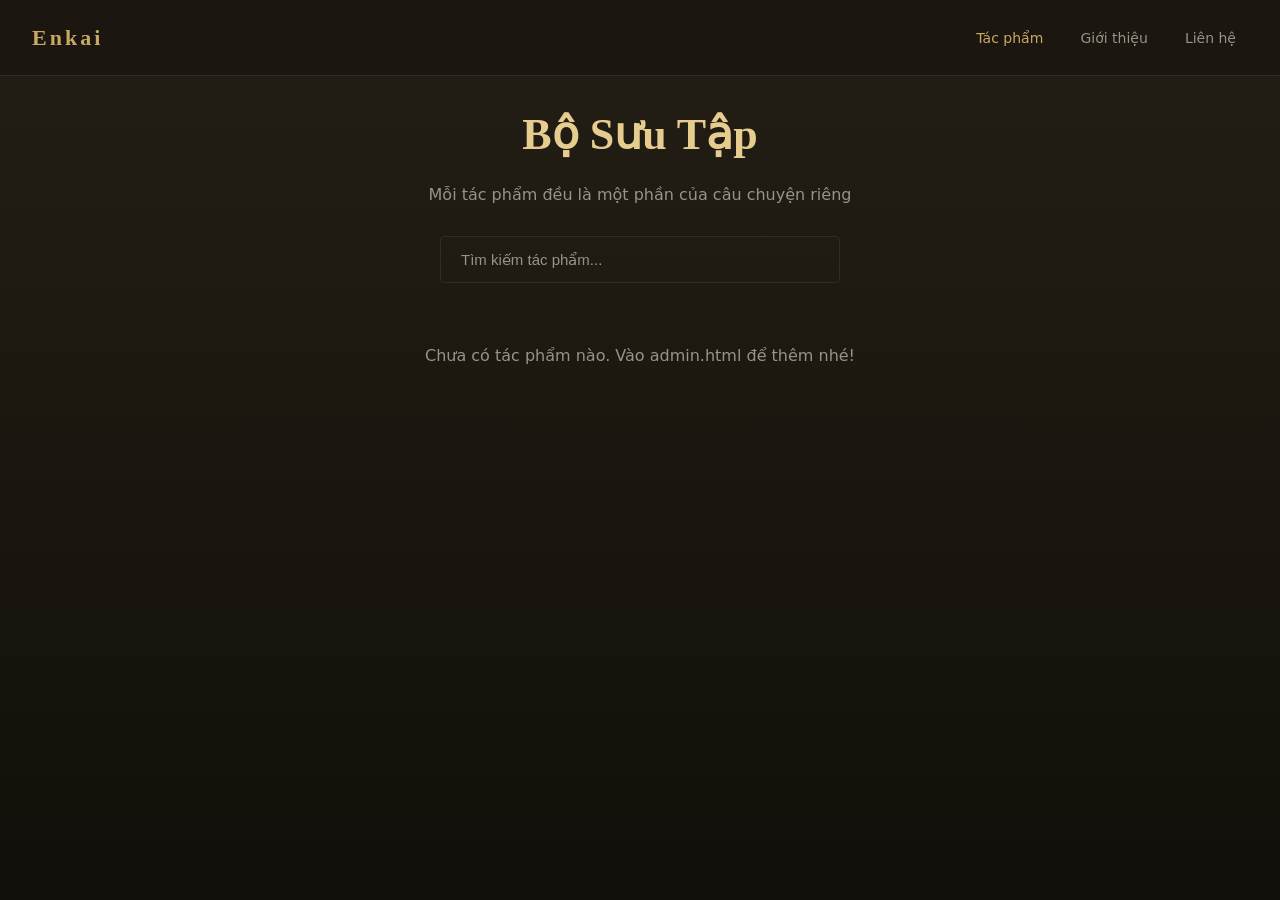
==== gallery.html @ a04db935 "Add initial gallery.html structure" ====
<!DOCTYPE html>
<html lang="vi">
<head>
    <meta charset="UTF-8">
    <meta name="viewport" content="width=device-width, initial-scale=1.0">
    <title>Bộ Sưu Tập — Enkai Art Agency</title>
    <link rel="stylesheet" href="style.css">
</head>
<body>
    <header class="site-header">
        <div class="logo"><a href="index.html" style="color:inherit;text-decoration:none">Enkai</a></div>
        <nav class="main-nav">
            <a href="gallery.html" class="active">Tác phẩm</a>
            <a href="#">Giới thiệu</a>
            <a href="#">Liên hệ</a>
        </nav>
    </header>

    <section class="gallery">
        <div class="section-head">
            <h2>Bộ Sưu Tập</h2>
            <p>Mỗi tác phẩm đều là một phần của câu chuyện riêng</p>
            <div class="search-wrap">
                <input type="text" class="search-box" placeholder="Tìm kiếm tác phẩm...">
            </div>
        </div>
        <div class="art-grid" id="artGrid"></div>
    </section>

    <script src="script.js"></script>
</body>
</html>
---- style.css ----
:root {
    --bg-dark: #1a1610;
    --bg-gradient-1: #241f15;
    --bg-gradient-2: #120f0a;
    --gold: #c8a962;
    --gold-light: #e6cd8f;
    --gold-dark: #9a7f44;
    --text-white: #f8f5ec;
    --text-gray: #999285;
    --border-soft: #332d20;
    --card-bg: #211d14;
    --shadow-lg: 0 20px 50px rgba(0,0,0,0.45);
    --serif: Georgia, 'Times New Roman', Times, serif;
    --sans: 'Segoe UI', system-ui, -apple-system, sans-serif;
}

* {
    margin: 0;
    padding: 0;
    box-sizing: border-box;
}

html {
    scroll-behavior: smooth;
}

body {
    font-family: var(--sans);
    color: var(--text-white);
    background: linear-gradient(180deg, var(--bg-gradient-1), var(--bg-gradient-2));
    line-height: 1.6;
    min-height: 100vh;
}

.site-header {
    position: fixed;
    top: 0;
    left: 0;
    width: 100%;
    padding: 20px 32px;
    display: flex;
    justify-content: space-between;
    align-items: center;
    background: rgba(26,22,16,0.85);
    backdrop-filter: blur(12px);
    z-index: 999;
    border-bottom: 1px solid var(--border-soft);
}

.logo {
    font-size: 22px;
    font-weight: 700;
    letter-spacing: 3px;
    color: var(--gold);
    font-family: var(--serif);
}

.main-nav a {
    color: var(--text-gray);
    text-decoration: none;
    font-size: 14px;
    margin-left: 8px;
    padding: 6px 12px;
    border-radius: 4px;
    transition: all .25s ease;
}
.main-nav a:hover,
.main-nav a.active {
    color: var(--gold);
}
.work-tab {
    width: 36px;
    height: 36px;
    display: inline-flex;
    align-items: center;
    justify-content: center;
    padding: 0;
    border-radius: 50%;
    border: 1px solid transparent;
}
.work-tab:hover,
.work-tab.active {
    border-color: var(--gold);
    color: var(--gold);
}

/* === TRANG INDEX === */
.gallery {
    padding: 100px 24px 120px;
    max-width: 1300px;
    margin: 0 auto;
}

.section-head {
    text-align: center;
    margin-bottom: 60px;
}
.section-head h2 {
    font-family: var(--serif);
    font-size: clamp(30px,5vw,44px);
    color: var(--gold-light);
    margin-bottom: 12px;
}
.section-head p {
    font-size: 16px;
    color: var(--text-gray);
    margin-bottom: 28px;
}

.search-wrap { display: flex; justify-content: center; }
.search-box {
    width: 100%;
    max-width: 400px;
    padding: 14px 20px;
    font-size: 15px;
    border: 1px solid var(--border-soft);
    border-radius: 4px;
    background: rgba(33,29,20,0.6);
    color: var(--text-white);
    outline: none;
}
.search-box::placeholder { color: var(--text-gray); }
.search-box:focus { border-color: var(--gold); }

.art-grid {
    display: grid;
    grid-template-columns: repeat(auto-fill, minmax(320px,1fr));
    gap: 36px 24px;
}

.art-card-link {
    text-decoration: none;
    color: inherit;
    display: block;
}

.art-card {
    background: var(--card-bg);
    border-radius: 8px;
    overflow: hidden;
    border: 1px solid var(--border-soft);
    transition: transform .4s ease, box-shadow .4s ease, border-color .4s;
}
.art-card:hover {
    transform: translateY(-8px);
    box-shadow: var(--shadow-lg);
    border-color: var(--gold-dark);
}

.art-media {
    width: 100%;
    aspect-ratio: 4/5;
    overflow: hidden;
    border-bottom: 1px dashed var(--border-soft);
}
.art-media img, .art-media video {
    width: 100%;
    height: 100%;
    object-fit: cover;
    display: block;
    transition: transform .6s ease;
}
.art-card:hover img, .art-card:hover video { transform: scale(1.05); }

.art-info {
    padding: 20px 22px;
}
.art-info h3 {
    font-family: var(--serif);
    font-size: 19px;
    color: var(--gold-light);
    margin-bottom: 6px;
    font-weight: 500;
}
.art-tag {
    font-size: 13px;
    color: var(--gold);
    opacity: 0.75;
    text-transform: uppercase;
    letter-spacing: 1px;
}

/* === TRANG WORKS === */
.work-detail {
    max-width: 900px;
    margin: 120px auto 100px;
    padding: 0 24px;
}

.work-single {
    display: none;
    animation: fadeIn .3s ease;
}
.work-single.active { display: block; }

@keyframes fadeIn {
    from { opacity: 0; transform: translateY(8px); }
    to   { opacity: 1; transform: translateY(0); }
}

.work-image-wrap {
    width: 100%;
    border-radius: 8px;
    overflow: hidden;
    border: 1px dashed var(--border-soft);
    margin-bottom: 32px;
}
.work-detail-img {
    width: 100%;
    display: block;
    object-fit: cover;
}

.work-author {
    font-size: 13px;
    text-transform: uppercase;
    letter-spacing: 1.5px;
    color: var(--text-gray);
    margin-bottom: 10px;
}

.work-single h1 {
    font-family: var(--serif);
    font-size: clamp(28px,5vw,48px);
    color: var(--gold-light);
    line-height: 1.2;
    margin-bottom: 12px;
}

.work-date {
    font-size: 14px;
    color: var(--text-gray);
    padding-bottom: 28px;
    border-bottom: 1px solid var(--border-soft);
    margin-bottom: 32px;
    display: block;
}

.work-body {
    font-family: var(--serif);
    font-size: 18px;
    line-height: 1.8;
    color: var(--text-white);
    margin-bottom: 36px;
}

.inquire-btn {
    display: inline-flex;
    align-items: center;
    padding: 12px 28px;
    border: 1px solid var(--gold);
    border-radius: 4px;
    background: transparent;
    color: var(--gold);
    font-size: 14px;
    text-transform: uppercase;
    letter-spacing: 1.2px;
    text-decoration: none;
    transition: all .25s ease;
    margin-bottom: 30px;
}
.inquire-btn::after { content: '→'; margin-left: 10px; }
.inquire-btn:hover {
    background: var(--gold);
    color: var(--bg-dark);
}

.copy-link-box {
    display: flex;
    gap: 10px;
    padding-top: 20px;
    border-top: 1px solid var(--border-soft);
}
.link-input {
    flex: 1;
    padding: 12px 16px;
    font-size: 15px;
    border: 1px solid var(--border-soft);
    border-radius: 4px;
    background: rgba(0,0,0,0.25);
    color: var(--text-white);
}
.copy-btn {
    padding: 12px 24px;
    background: var(--gold);
    color: var(--bg-dark);
    font-weight: 500;
    border: none;
    border-radius: 4px;
    cursor: pointer;
    font-size: 15px;
    transition: filter .25s;
}
.copy-btn:hover { filter: brightness(1.1); }
.copy-btn.copied { background: #4a9d6a; color:#fff; }

/* === TRANG ADMIN === */
.admin-page {
    background: linear-gradient(180deg, #1f1b13, #15120c);
}
.admin-panel {
    padding: 100px 24px 120px;
    max-width: 800px;
    margin: 0 auto;
}
.admin-container h1 {
    font-family: var(--serif);
    font-size: clamp(26px,5vw,40px);
    color: var(--gold-light);
    margin-bottom: 32px;
    text-align: center;
}
.admin-form-box, .admin-list-box {
    background: var(--card-bg);
    border: 1px solid var(--border-soft);
    border-radius: 8px;
    padding: 28px 24px;
    margin-bottom: 36px;
}
.admin-form-box h2, .admin-list-box h2 {
    font-size: 20px;
    color: var(--gold);
    margin-bottom: 20px;
}
.admin-form-box label {
    display: block;
    color: var(--text-white);
    font-size: 14px;
    text-transform: uppercase;
    letter-spacing: 0.8px;
    margin: 16px 0 6px;
}
.admin-form-box input,
.admin-form-box select,
.admin-form-box textarea {
    width: 100%;
    padding: 12px 16px;
    font-size: 15px;
    border: 1px solid var(--border-soft);
    border-radius: 4px;
    background: rgba(0,0,0,0.25);
    color: var(--text-white);
    outline: none;
    font-family: inherit;
}
.admin-form-box input:focus,
.admin-form-box select:focus,
.admin-form-box textarea:focus {
    border-color: var(--gold);
}
.form-buttons {
    display: flex;
    gap: 12px;
    margin-top: 24px;
}
.btn {
    flex: 1;
    padding: 12px 20px;
    border: none;
    border-radius: 4px;
    font-size: 15px;
    font-weight: 600;
    text-transform: uppercase;
    letter-spacing: 1px;
    cursor: pointer;
    transition: all .25s;
}
.btn.gold {
    background: linear-gradient(135deg, var(--gold), var(--gold-dark));
    color: var(--bg-dark);
}
.btn.gray {
    background: #332d20;
    color: var(--text-gray);
}
.btn:hover { filter: brightness(1.1); }

.admin-list { display: flex; flex-direction: column; gap: 16px; }
.empty-txt { color: var(--text-gray); font-style: italic; text-align:center; padding:20px; }
.admin-work-item {
    display: flex;
    align-items: center;
    justify-content: space-between;
    background: rgba(0,0,0,0.2);
    border: 1px solid var(--border-soft);
    border-radius: 6px;
    padding: 14px 18px;
    gap:12px;
    flex-wrap: wrap;
}
.admin-work-info { flex:1; min-width:200px; }
.admin-work-info h4 { color: var(--gold-light); font-size:16px; margin-bottom:4px; }
.admin-work-info p { color: var(--text-gray); font-size:13px; }
.admin-work-actions { display:flex; gap:8px; }
.small-btn {
    padding: 8px 14px;
    font-size:13px;
    border-radius:4px;
    border:none;
    cursor:pointer;
    text-decoration:none;
    text-transform:uppercase;
    letter-spacing:0.5px;
}
.small-btn.edit { background:#2f5c91; color:#e6f0ff; }
.small-btn.del { background:#8b2f2f; color:#ffe6e6; }

@media (max-width:768px) {
    .site-header { padding: 16px 20px; }
    .logo { font-size: 18px; }
    .art-grid { grid-template-columns:1fr; gap:28px; }
    .copy-link-box, .admin-work-item { flex-direction:column; align-items:flex-start; }
    .form-buttons { flex-direction:column; }
    }
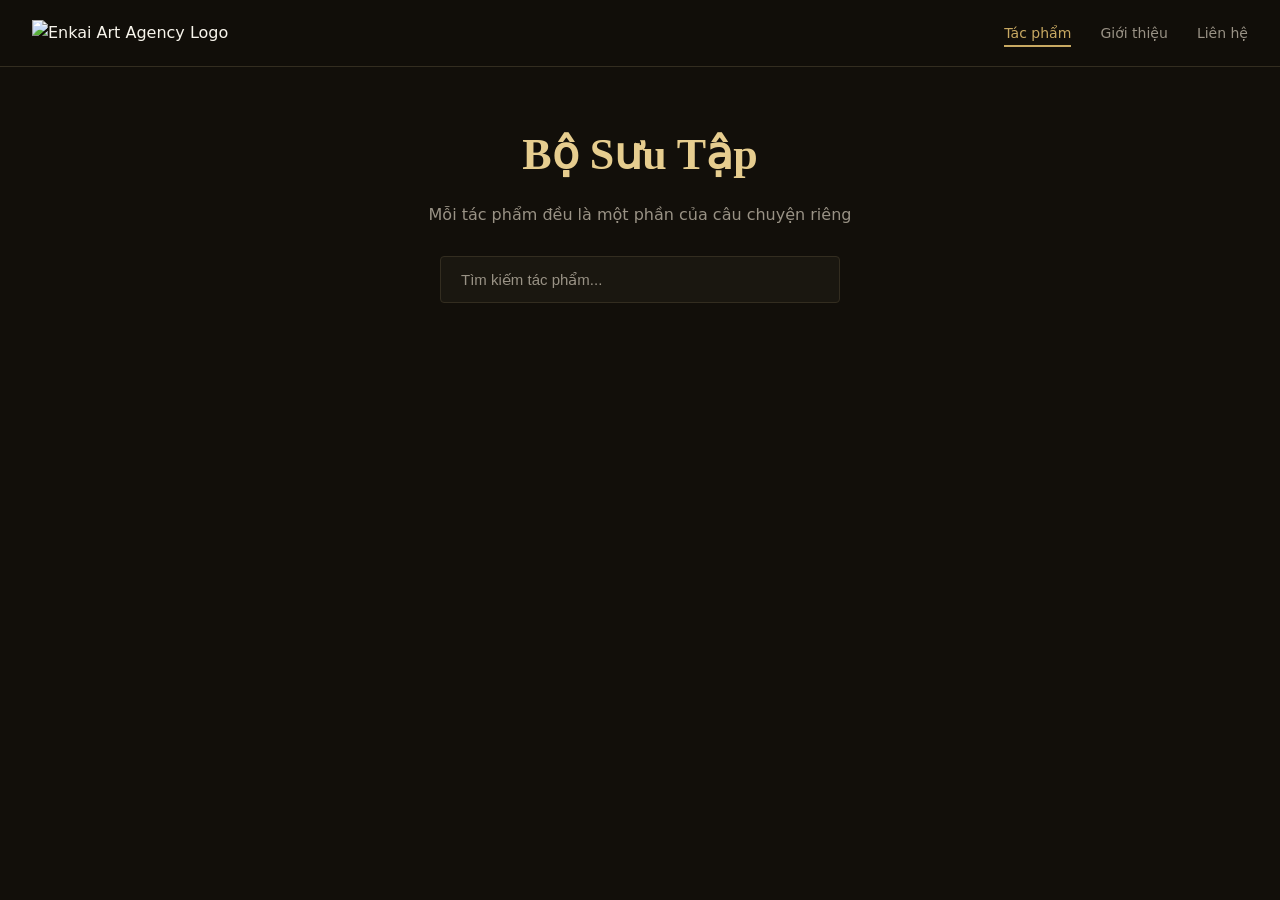
==== commit 0b4095ab: "Update gallery.html" ====
--- a/gallery.html
+++ b/gallery.html
@@ -4,15 +4,18 @@
     <meta charset="UTF-8">
     <meta name="viewport" content="width=device-width, initial-scale=1.0">
     <title>Bộ Sưu Tập — Enkai Art Agency</title>
+    <link rel="icon" type="image/png" href="logo.png">
     <link rel="stylesheet" href="style.css">
 </head>
 <body>
     <header class="site-header">
-        <div class="logo"><a href="index.html" style="color:inherit;text-decoration:none">Enkai</a></div>
+        <a href="index.html" class="logo-link">
+            <img src="logo.png" alt="Enkai Art Agency Logo" class="logo-img">
+        </a>
         <nav class="main-nav">
             <a href="gallery.html" class="active">Tác phẩm</a>
-            <a href="#">Giới thiệu</a>
-            <a href="#">Liên hệ</a>
+            <a href="index.html#about">Giới thiệu</a>
+            <a href="index.html#contact">Liên hệ</a>
         </nav>
     </header>
 
@@ -30,4 +33,3 @@
     <script src="script.js"></script>
 </body>
 </html>
-
--- a/style.css
+++ b/style.css
@@ -1,7 +1,6 @@
 :root {
-    --bg-dark: #1a1610;
-    --bg-gradient-1: #241f15;
-    --bg-gradient-2: #120f0a;
+    --bg-dark: #120f0a;
+    --bg-hero: #1a1610;
     --gold: #c8a962;
     --gold-light: #e6cd8f;
     --gold-dark: #9a7f44;
@@ -9,7 +8,6 @@
     --text-gray: #999285;
     --border-soft: #332d20;
     --card-bg: #211d14;
-    --shadow-lg: 0 20px 50px rgba(0,0,0,0.45);
     --serif: Georgia, 'Times New Roman', Times, serif;
     --sans: 'Segoe UI', system-ui, -apple-system, sans-serif;
 }
@@ -27,11 +25,17 @@
 body {
     font-family: var(--sans);
     color: var(--text-white);
-    background: linear-gradient(180deg, var(--bg-gradient-1), var(--bg-gradient-2));
+    background: var(--bg-dark);
     line-height: 1.6;
     min-height: 100vh;
 }
 
+a {
+    text-decoration: none;
+    color: inherit;
+}
+
+/* === HEADER === */
 .site-header {
     position: fixed;
     top: 0;
@@ -41,7 +45,7 @@
     display: flex;
     justify-content: space-between;
     align-items: center;
-    background: rgba(26,22,16,0.85);
+    background: rgba(18,15,10,0.85);
     backdrop-filter: blur(12px);
     z-index: 999;
     border-bottom: 1px solid var(--border-soft);
@@ -57,40 +61,87 @@
 
 .main-nav a {
     color: var(--text-gray);
-    text-decoration: none;
-    font-size: 14px;
-    margin-left: 8px;
-    padding: 6px 12px;
-    border-radius: 4px;
-    transition: all .25s ease;
+    font-size: 14px;
+    margin-left: 24px;
+    padding: 6px 0;
+    transition: color .25s;
+    position: relative;
 }
 .main-nav a:hover,
 .main-nav a.active {
     color: var(--gold);
 }
-.work-tab {
-    width: 36px;
-    height: 36px;
-    display: inline-flex;
+.main-nav a.active::after {
+    content: '';
+    position: absolute;
+    bottom: 0;
+    left: 0;
+    width: 100%;
+    height: 2px;
+    background: var(--gold);
+}
+
+/* === TRANG CHỦ / HERO === */
+.home-page {
+    background: linear-gradient(135deg, var(--bg-dark), var(--bg-hero));
+}
+.hero {
+    min-height: 100vh;
+    display: flex;
     align-items: center;
     justify-content: center;
-    padding: 0;
-    border-radius: 50%;
-    border: 1px solid transparent;
-}
-.work-tab:hover,
-.work-tab.active {
-    border-color: var(--gold);
-    color: var(--gold);
-}
-
-/* === TRANG INDEX === */
+    text-align: center;
+    padding: 100px 24px 60px;
+}
+.hero-inner {
+    max-width: 720px;
+}
+.hero-subtitle {
+    font-size: 13px;
+    letter-spacing: 3px;
+    text-transform: uppercase;
+    color: var(--gold);
+    margin-bottom: 16px;
+    opacity: 0.8;
+}
+.hero-title {
+    font-family: var(--serif);
+    font-size: clamp(42px,10vw,72px);
+    color: var(--gold-light);
+    line-height: 1.2;
+    margin-bottom: 16px;
+}
+.hero-desc {
+    font-size: 16px;
+    color: var(--text-gray);
+    margin-bottom: 40px;
+    max-width: 540px;
+    margin-left: auto;
+    margin-right: auto;
+}
+.hero-btn {
+    display: inline-block;
+    padding: 14px 36px;
+    background: linear-gradient(135deg, var(--gold), var(--gold-dark));
+    color: var(--bg-dark);
+    border-radius: 4px;
+    font-weight: 600;
+    font-size: 15px;
+    letter-spacing: 1px;
+    text-transform: uppercase;
+    transition: transform .25s, box-shadow .25s;
+}
+.hero-btn:hover {
+    transform: translateY(-2px);
+    box-shadow: 0 8px 24px rgba(200,169,98,0.25);
+}
+
+/* === TRANG DANH SÁCH TÁC PHẨM === */
 .gallery {
-    padding: 100px 24px 120px;
+    padding: 120px 24px 100px;
     max-width: 1300px;
     margin: 0 auto;
 }
-
 .section-head {
     text-align: center;
     margin-bottom: 60px;
@@ -106,8 +157,10 @@
     color: var(--text-gray);
     margin-bottom: 28px;
 }
-
-.search-wrap { display: flex; justify-content: center; }
+.search-wrap {
+    display: flex;
+    justify-content: center;
+}
 .search-box {
     width: 100%;
     max-width: 400px;
@@ -127,31 +180,23 @@
     grid-template-columns: repeat(auto-fill, minmax(320px,1fr));
     gap: 36px 24px;
 }
-
-.art-card-link {
-    text-decoration: none;
-    color: inherit;
-    display: block;
-}
-
 .art-card {
     background: var(--card-bg);
     border-radius: 8px;
     overflow: hidden;
     border: 1px solid var(--border-soft);
     transition: transform .4s ease, box-shadow .4s ease, border-color .4s;
+    cursor: pointer;
 }
 .art-card:hover {
     transform: translateY(-8px);
-    box-shadow: var(--shadow-lg);
+    box-shadow: 0 20px 50px rgba(0,0,0,0.45);
     border-color: var(--gold-dark);
 }
-
 .art-media {
     width: 100%;
     aspect-ratio: 4/5;
     overflow: hidden;
-    border-bottom: 1px dashed var(--border-soft);
 }
 .art-media img, .art-media video {
     width: 100%;
@@ -161,7 +206,6 @@
     transition: transform .6s ease;
 }
 .art-card:hover img, .art-card:hover video { transform: scale(1.05); }
-
 .art-info {
     padding: 20px 22px;
 }
@@ -180,37 +224,30 @@
     letter-spacing: 1px;
 }
 
-/* === TRANG WORKS === */
+/* === TRANG CHI TIẾT TÁC PHẨM === */
 .work-detail {
     max-width: 900px;
     margin: 120px auto 100px;
     padding: 0 24px;
 }
-
 .work-single {
-    display: none;
     animation: fadeIn .3s ease;
 }
-.work-single.active { display: block; }
-
 @keyframes fadeIn {
-    from { opacity: 0; transform: translateY(8px); }
-    to   { opacity: 1; transform: translateY(0); }
-}
-
+    from { opacity:0; transform: translateY(8px); }
+    to { opacity:1; transform: translateY(0); }
+}
 .work-image-wrap {
     width: 100%;
     border-radius: 8px;
     overflow: hidden;
-    border: 1px dashed var(--border-soft);
+    border: 1px solid var(--border-soft);
     margin-bottom: 32px;
 }
 .work-detail-img {
     width: 100%;
     display: block;
-    object-fit: cover;
-}
-
+}
 .work-author {
     font-size: 13px;
     text-transform: uppercase;
@@ -218,7 +255,6 @@
     color: var(--text-gray);
     margin-bottom: 10px;
 }
-
 .work-single h1 {
     font-family: var(--serif);
     font-size: clamp(28px,5vw,48px);
@@ -226,7 +262,6 @@
     line-height: 1.2;
     margin-bottom: 12px;
 }
-
 .work-date {
     font-size: 14px;
     color: var(--text-gray);
@@ -235,7 +270,6 @@
     margin-bottom: 32px;
     display: block;
 }
-
 .work-body {
     font-family: var(--serif);
     font-size: 18px;
@@ -243,7 +277,6 @@
     color: var(--text-white);
     margin-bottom: 36px;
 }
-
 .inquire-btn {
     display: inline-flex;
     align-items: center;
@@ -265,150 +298,163 @@
     color: var(--bg-dark);
 }
 
-.copy-link-box {
-    display: flex;
-    gap: 10px;
-    padding-top: 20px;
-    border-top: 1px solid var(--border-soft);
-}
-.link-input {
-    flex: 1;
-    padding: 12px 16px;
-    font-size: 15px;
-    border: 1px solid var(--border-soft);
+/* === RESPONSIVE === */
+@media (max-width:768px) {
+    .site-header { padding: 16px 20px; }
+    .main-nav a { margin-left: 16px; font-size:13px; }
+    .logo { font-size: 18px; }
+    .art-grid { grid-template-columns:1fr; gap:28px; }
+}
+/* ===== PHẦN MỚI THÊM VÀO TRANG CHỦ ===== */
+.container {
+    max-width: 1200px;
+    margin: 0 auto;
+    padding: 0 24px;
+}
+
+/* === Tác phẩm trưng bày === */
+.featured-works {
+    padding: 100px 0 80px;
+    background: linear-gradient(180deg, transparent, rgba(33,29,20,0.3));
+}
+.section-heading {
+    text-align: center;
+    margin-bottom: 50px;
+}
+.section-heading h2 {
+    font-family: var(--serif);
+    font-size: clamp(28px,5vw,42px);
+    color: var(--gold-light);
+    margin-bottom: 10px;
+}
+.section-heading p {
+    color: var(--text-gray);
+    font-size: 16px;
+}
+.featured-grid {
+    display: grid;
+    grid-template-columns: repeat(3, 1fr);
+    gap: 28px;
+}
+@media (max-width:900px) {
+    .featured-grid { grid-template-columns: repeat(2,1fr); }
+}
+@media (max-width:600px) {
+    .featured-grid { grid-template-columns: 1fr; }
+}
+.featured-grid .art-card {
+    transition: transform .35s ease, box-shadow .35s ease;
+}
+.view-all-wrap {
+    text-align: center;
+    margin-top: 48px;
+}
+.view-all-btn {
+    display: inline-block;
+    padding: 12px 32px;
+    border: 1px solid var(--gold);
+    color: var(--gold);
     border-radius: 4px;
-    background: rgba(0,0,0,0.25);
-    color: var(--text-white);
-}
-.copy-btn {
-    padding: 12px 24px;
+    font-weight: 500;
+    letter-spacing: 1px;
+    text-transform: uppercase;
+    font-size: 14px;
+    transition: all .25s;
+}
+.view-all-btn:hover {
     background: var(--gold);
     color: var(--bg-dark);
-    font-weight: 500;
-    border: none;
-    border-radius: 4px;
-    cursor: pointer;
+}
+
+/* === Chủ sở hữu & Ý tưởng === */
+.info-section {
+    padding: 80px 0 100px;
+    border-top: 1px solid var(--border-soft);
+}
+.info-grid {
+    display: grid;
+    grid-template-columns: 1fr 1fr;
+    gap: 48px;
+}
+@media (max-width:820px) {
+    .info-grid { grid-template-columns: 1fr; }
+}
+.owner-box h3, .idea-box h3 {
+    font-family: var(--serif);
+    font-size: 26px;
+    color: var(--gold-light);
+    margin-bottom: 24px;
+    padding-bottom: 12px;
+    border-bottom: 1px solid var(--border-soft);
+}
+.owner-name {
+    font-size: 22px;
+    font-weight: 600;
+    color: var(--text-white);
+    margin-bottom: 6px;
+}
+.owner-role {
+    color: var(--text-gray);
     font-size: 15px;
-    transition: filter .25s;
-}
-.copy-btn:hover { filter: brightness(1.1); }
-.copy-btn.copied { background: #4a9d6a; color:#fff; }
-
-/* === TRANG ADMIN === */
-.admin-page {
-    background: linear-gradient(180deg, #1f1b13, #15120c);
-}
-.admin-panel {
-    padding: 100px 24px 120px;
-    max-width: 800px;
-    margin: 0 auto;
-}
-.admin-container h1 {
-    font-family: var(--serif);
-    font-size: clamp(26px,5vw,40px);
-    color: var(--gold-light);
-    margin-bottom: 32px;
-    text-align: center;
-}
-.admin-form-box, .admin-list-box {
-    background: var(--card-bg);
+    margin-bottom: 28px;
+}
+.copyright-box {
+    background: rgba(33,29,20,0.5);
     border: 1px solid var(--border-soft);
     border-radius: 8px;
-    padding: 28px 24px;
-    margin-bottom: 36px;
-}
-.admin-form-box h2, .admin-list-box h2 {
-    font-size: 20px;
-    color: var(--gold);
-    margin-bottom: 20px;
-}
-.admin-form-box label {
-    display: block;
-    color: var(--text-white);
-    font-size: 14px;
-    text-transform: uppercase;
-    letter-spacing: 0.8px;
-    margin: 16px 0 6px;
-}
-.admin-form-box input,
-.admin-form-box select,
-.admin-form-box textarea {
-    width: 100%;
-    padding: 12px 16px;
+    padding: 24px;
+}
+.copyright-box h4 {
+    color: var(--gold);
+    font-size: 17px;
+    margin-bottom: 14px;
+}
+.copyright-box p {
+    color: var(--text-gray);
     font-size: 15px;
-    border: 1px solid var(--border-soft);
-    border-radius: 4px;
-    background: rgba(0,0,0,0.25);
-    color: var(--text-white);
-    outline: none;
-    font-family: inherit;
-}
-.admin-form-box input:focus,
-.admin-form-box select:focus,
-.admin-form-box textarea:focus {
-    border-color: var(--gold);
-}
-.form-buttons {
-    display: flex;
-    gap: 12px;
-    margin-top: 24px;
-}
-.btn {
-    flex: 1;
-    padding: 12px 20px;
-    border: none;
-    border-radius: 4px;
-    font-size: 15px;
-    font-weight: 600;
-    text-transform: uppercase;
-    letter-spacing: 1px;
-    cursor: pointer;
-    transition: all .25s;
-}
-.btn.gold {
-    background: linear-gradient(135deg, var(--gold), var(--gold-dark));
-    color: var(--bg-dark);
-}
-.btn.gray {
-    background: #332d20;
-    color: var(--text-gray);
-}
-.btn:hover { filter: brightness(1.1); }
-
-.admin-list { display: flex; flex-direction: column; gap: 16px; }
-.empty-txt { color: var(--text-gray); font-style: italic; text-align:center; padding:20px; }
-.admin-work-item {
-    display: flex;
-    align-items: center;
-    justify-content: space-between;
-    background: rgba(0,0,0,0.2);
-    border: 1px solid var(--border-soft);
-    border-radius: 6px;
-    padding: 14px 18px;
-    gap:12px;
-    flex-wrap: wrap;
-}
-.admin-work-info { flex:1; min-width:200px; }
-.admin-work-info h4 { color: var(--gold-light); font-size:16px; margin-bottom:4px; }
-.admin-work-info p { color: var(--text-gray); font-size:13px; }
-.admin-work-actions { display:flex; gap:8px; }
-.small-btn {
-    padding: 8px 14px;
-    font-size:13px;
-    border-radius:4px;
-    border:none;
-    cursor:pointer;
-    text-decoration:none;
-    text-transform:uppercase;
-    letter-spacing:0.5px;
-}
-.small-btn.edit { background:#2f5c91; color:#e6f0ff; }
-.small-btn.del { background:#8b2f2f; color:#ffe6e6; }
-
-@media (max-width:768px) {
-    .site-header { padding: 16px 20px; }
-    .logo { font-size: 18px; }
-    .art-grid { grid-template-columns:1fr; gap:28px; }
-    .copy-link-box, .admin-work-item { flex-direction:column; align-items:flex-start; }
-    .form-buttons { flex-direction:column; }
-    }
+    line-height: 1.7;
+    margin-bottom: 10px;
+}
+.copyright-text {
+    margin-top: 12px;
+    padding-top: 12px;
+    border-top: 1px dashed var(--border-soft);
+    color: var(--gold) !important;
+    font-size: 14px;
+}
+.idea-box p {
+    color: var(--text-gray);
+    font-size: 16px;
+    line-height: 1.8;
+    margin-bottom: 16px;
+}
+.idea-box strong {
+    color: var(--gold-light);
+}
+
+/* === Footer === */
+.site-footer {
+    background: #0f0c08;
+    border-top: 1px solid var(--border-soft);
+    padding: 40px 0;
+    text-align: center;
+    color: var(--text-gray);
+    font-size: 14px;
+}
+.footer-logo {
+    font-family: var(--serif);
+    font-size: 22px;
+    color: var(--gold);
+    margin-bottom: 10px;
+}
+.site-footer a {
+    color: var(--gold);
+    text-decoration: none;
+}
+.site-footer a:hover {
+    text-decoration: underline;
+}
+.footer-note {
+    margin-top: 8px;
+    font-size: 13px;
+}
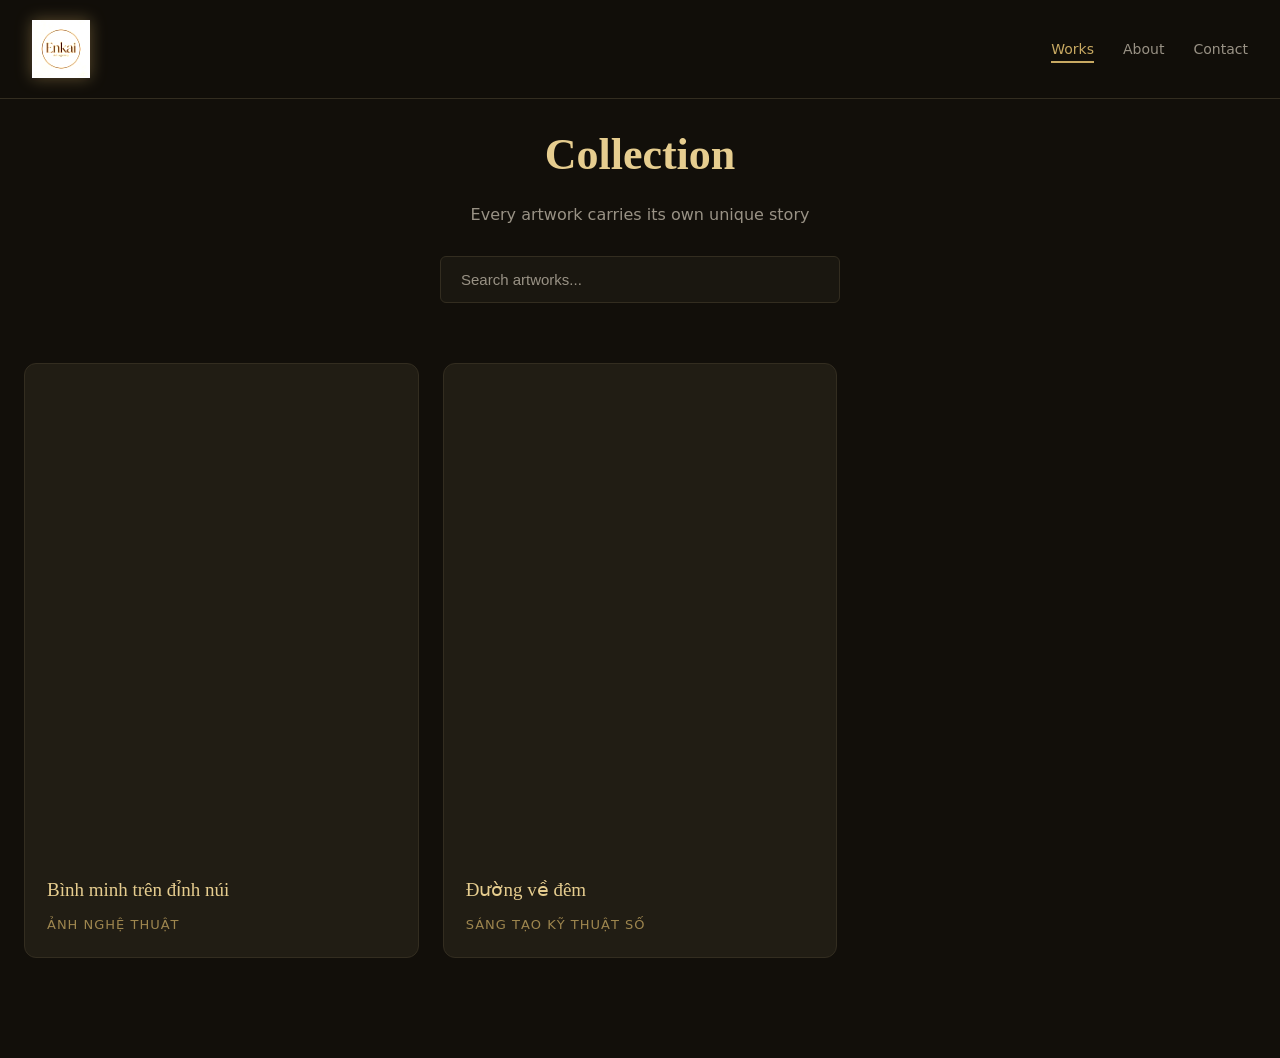
==== commit 7f26b8c3: "Update gallery.html" ====
--- a/gallery.html
+++ b/gallery.html
@@ -1,9 +1,9 @@
 <!DOCTYPE html>
-<html lang="vi">
+<html lang="en">
 <head>
     <meta charset="UTF-8">
     <meta name="viewport" content="width=device-width, initial-scale=1.0">
-    <title>Bộ Sưu Tập — Enkai Art Agency</title>
+    <title>Gallery — Enkai Art Agency</title>
     <link rel="icon" type="image/png" href="logo.png">
     <link rel="stylesheet" href="style.css">
 </head>
@@ -13,18 +13,18 @@
             <img src="logo.png" alt="Enkai Art Agency Logo" class="logo-img">
         </a>
         <nav class="main-nav">
-            <a href="gallery.html" class="active">Tác phẩm</a>
-            <a href="index.html#about">Giới thiệu</a>
-            <a href="index.html#contact">Liên hệ</a>
+            <a href="gallery.html" class="active">Works</a>
+            <a href="index.html#about">About</a>
+            <a href="index.html#contact">Contact</a>
         </nav>
     </header>
 
     <section class="gallery">
         <div class="section-head">
-            <h2>Bộ Sưu Tập</h2>
-            <p>Mỗi tác phẩm đều là một phần của câu chuyện riêng</p>
+            <h2>Collection</h2>
+            <p>Every artwork carries its own unique story</p>
             <div class="search-wrap">
-                <input type="text" class="search-box" placeholder="Tìm kiếm tác phẩm...">
+                <input type="text" class="search-box" placeholder="Search artworks...">
             </div>
         </div>
         <div class="art-grid" id="artGrid"></div>
--- a/style.css
+++ b/style.css
@@ -12,449 +12,248 @@
     --sans: 'Segoe UI', system-ui, -apple-system, sans-serif;
 }
 
-* {
-    margin: 0;
-    padding: 0;
-    box-sizing: border-box;
-}
-
-html {
-    scroll-behavior: smooth;
-}
-
+* {margin:0;padding:0;box-sizing:border-box;}
+html {scroll-behavior:smooth;}
 body {
-    font-family: var(--sans);
-    color: var(--text-white);
-    background: var(--bg-dark);
-    line-height: 1.6;
-    min-height: 100vh;
-}
-
-a {
-    text-decoration: none;
-    color: inherit;
-}
+    font-family:var(--sans);color:var(--text-white);
+    background:var(--bg-dark);line-height:1.6;min-height:100vh;
+}
+a {text-decoration:none;color:inherit;}
 
 /* === HEADER === */
 .site-header {
-    position: fixed;
-    top: 0;
-    left: 0;
-    width: 100%;
-    padding: 20px 32px;
-    display: flex;
-    justify-content: space-between;
-    align-items: center;
-    background: rgba(18,15,10,0.85);
-    backdrop-filter: blur(12px);
-    z-index: 999;
-    border-bottom: 1px solid var(--border-soft);
-}
-
-.logo {
-    font-size: 22px;
-    font-weight: 700;
-    letter-spacing: 3px;
-    color: var(--gold);
-    font-family: var(--serif);
+    position:fixed;top:0;left:0;width:100%;
+    padding:20px 32px;display:flex;justify-content:space-between;align-items:center;
+    background:rgba(18,15,10,0.85);backdrop-filter:blur(12px);z-index:999;
+    border-bottom:1px solid var(--border-soft);
+}
+
+/* === LOGO ẢNH — ĐÃ LÀM NÉT ĐẬM & RÕ RÀNG === */
+.logo-link {
+    display:flex;align-items:center;text-decoration:none;
+}
+.logo-img {
+    height: 58px;
+    width: auto;
+    object-fit: contain;
+    image-rendering: -webkit-optimize-contrast;
+    image-rendering: crisp-edges;
+    filter: contrast(1.3) saturate(1.4) brightness(1.05) drop-shadow(0 0 8px rgba(200, 169, 98, 0.4));
 }
 
 .main-nav a {
-    color: var(--text-gray);
-    font-size: 14px;
-    margin-left: 24px;
-    padding: 6px 0;
-    transition: color .25s;
-    position: relative;
-}
-.main-nav a:hover,
-.main-nav a.active {
-    color: var(--gold);
-}
+    color:var(--text-gray);font-size:14px;margin-left:24px;
+    padding:6px 0;transition:color .25s ease;position:relative;
+}
+.main-nav a:hover,.main-nav a.active {color:var(--gold);}
 .main-nav a.active::after {
-    content: '';
-    position: absolute;
-    bottom: 0;
-    left: 0;
-    width: 100%;
-    height: 2px;
-    background: var(--gold);
-}
-
-/* === TRANG CHỦ / HERO === */
-.home-page {
-    background: linear-gradient(135deg, var(--bg-dark), var(--bg-hero));
-}
+    content:'';position:absolute;bottom:0;left:0;width:100%;height:2px;background:var(--gold);
+}
+
+/* === HERO === */
+.home-page {background:linear-gradient(135deg,var(--bg-dark),var(--bg-hero));}
 .hero {
-    min-height: 100vh;
-    display: flex;
-    align-items: center;
-    justify-content: center;
-    text-align: center;
-    padding: 100px 24px 60px;
-}
-.hero-inner {
-    max-width: 720px;
-}
+    min-height:100vh;display:flex;align-items:center;justify-content:center;
+    text-align:center;padding:100px 24px 60px;
+}
+.hero-inner {max-width:720px;}
 .hero-subtitle {
-    font-size: 13px;
-    letter-spacing: 3px;
-    text-transform: uppercase;
-    color: var(--gold);
-    margin-bottom: 16px;
-    opacity: 0.8;
+    font-size:13px;letter-spacing:3px;text-transform:uppercase;
+    color:var(--gold);margin-bottom:16px;opacity:0.8;
 }
 .hero-title {
-    font-family: var(--serif);
-    font-size: clamp(42px,10vw,72px);
-    color: var(--gold-light);
-    line-height: 1.2;
-    margin-bottom: 16px;
+    font-family:var(--serif);font-size:clamp(42px,10vw,72px);
+    color:var(--gold-light);line-height:1.2;margin-bottom:16px;
 }
 .hero-desc {
-    font-size: 16px;
-    color: var(--text-gray);
-    margin-bottom: 40px;
-    max-width: 540px;
-    margin-left: auto;
-    margin-right: auto;
+    font-size:16px;color:var(--text-gray);margin-bottom:40px;
+    max-width:540px;margin-left:auto;margin-right:auto;
 }
 .hero-btn {
-    display: inline-block;
-    padding: 14px 36px;
-    background: linear-gradient(135deg, var(--gold), var(--gold-dark));
-    color: var(--bg-dark);
-    border-radius: 4px;
-    font-weight: 600;
-    font-size: 15px;
-    letter-spacing: 1px;
-    text-transform: uppercase;
-    transition: transform .25s, box-shadow .25s;
-}
-.hero-btn:hover {
-    transform: translateY(-2px);
-    box-shadow: 0 8px 24px rgba(200,169,98,0.25);
-}
-
-/* === TRANG DANH SÁCH TÁC PHẨM === */
-.gallery {
-    padding: 120px 24px 100px;
-    max-width: 1300px;
-    margin: 0 auto;
-}
-.section-head {
-    text-align: center;
-    margin-bottom: 60px;
-}
+    display:inline-block;padding:14px 36px;
+    background:linear-gradient(135deg,var(--gold),var(--gold-dark));
+    color:var(--bg-dark);border-radius:6px;font-weight:600;
+    font-size:15px;letter-spacing:1px;text-transform:uppercase;
+    transition:transform .25s,box-shadow .25s;
+}
+.hero-btn:hover {transform:translateY(-2px);box-shadow:0 8px 24px rgba(200,169,98,0.25);}
+
+/* === CONTAINER === */
+.container {max-width:1200px;margin:0 auto;padding:0 24px;}
+
+/* === FEATURED WORKS === */
+.featured-works {
+    padding:100px 0 80px;
+    background:linear-gradient(180deg,transparent,rgba(33,29,20,0.3));
+}
+.featured-wrap {
+    background:rgba(33,29,20,0.4);border:1px solid var(--border-soft);
+    border-radius:16px;padding:36px 24px;
+}
+.section-heading {
+    text-align:center;margin-bottom:50px;padding-bottom:20px;
+    border-bottom:1px solid var(--border-soft);
+}
+.section-heading h2 {
+    font-family:var(--serif);font-size:clamp(28px,5vw,42px);
+    color:var(--gold-light);margin-bottom:10px;
+}
+.section-heading p {color:var(--text-gray);font-size:16px;}
+.featured-grid {display:grid;grid-template-columns:repeat(3,1fr);gap:28px;}
+@media (max-width:900px) {.featured-grid {grid-template-columns:repeat(2,1fr);}}
+@media (max-width:600px) {.featured-grid {grid-template-columns:1fr;}}
+
+/* === ART CARD === */
+.art-card {
+    background:var(--card-bg);border-radius:12px;overflow:hidden;
+    border:1px solid var(--border-soft);transition:transform .4s ease,box-shadow .4s ease,border-color .4s;
+    cursor:pointer;
+}
+.art-card:hover {
+    transform:translateY(-8px);box-shadow:0 20px 50px rgba(0,0,0,0.45);
+    border-color:var(--gold-dark);
+}
+.art-media {
+    width:100%;aspect-ratio:4/5;overflow:hidden;
+}
+.art-media img,.art-media video {
+    width:100%;height:100%;object-fit:cover;display:block;transition:transform .6s ease;
+}
+.art-card:hover img,.art-card:hover video {transform:scale(1.05);}
+.art-info {padding:20px 22px;}
+.art-info h3 {
+    font-family:var(--serif);font-size:19px;color:var(--gold-light);
+    margin-bottom:6px;font-weight:500;
+}
+.art-tag {
+    font-size:13px;color:var(--gold);opacity:0.75;
+    text-transform:uppercase;letter-spacing:1px;
+}
+
+.view-all-wrap {text-align:center;margin-top:48px;}
+.view-all-btn {
+    display:inline-block;padding:12px 32px;border:1px solid var(--gold);
+    border-radius:6px;color:var(--gold);font-weight:500;
+    letter-spacing:1px;text-transform:uppercase;font-size:14px;transition:all .25s;
+}
+.view-all-btn:hover {background:var(--gold);color:var(--bg-dark);}
+
+/* === GALLERY PAGE === */
+.gallery {padding:120px 24px 100px;max-width:1300px;margin:0 auto;}
+.section-head {text-align:center;margin-bottom:60px;}
 .section-head h2 {
-    font-family: var(--serif);
-    font-size: clamp(30px,5vw,44px);
-    color: var(--gold-light);
-    margin-bottom: 12px;
-}
-.section-head p {
-    font-size: 16px;
-    color: var(--text-gray);
-    margin-bottom: 28px;
-}
-.search-wrap {
-    display: flex;
-    justify-content: center;
-}
+    font-family:var(--serif);font-size:clamp(30px,5vw,44px);
+    color:var(--gold-light);margin-bottom:12px;
+}
+.section-head p {font-size:16px;color:var(--text-gray);margin-bottom:28px;}
+.search-wrap {display:flex;justify-content:center;}
 .search-box {
-    width: 100%;
-    max-width: 400px;
-    padding: 14px 20px;
-    font-size: 15px;
-    border: 1px solid var(--border-soft);
-    border-radius: 4px;
-    background: rgba(33,29,20,0.6);
-    color: var(--text-white);
-    outline: none;
-}
-.search-box::placeholder { color: var(--text-gray); }
-.search-box:focus { border-color: var(--gold); }
-
+    width:100%;max-width:400px;padding:14px 20px;font-size:15px;
+    border:1px solid var(--border-soft);border-radius:6px;
+    background:rgba(33,29,20,0.6);color:var(--text-white);outline:none;
+}
+.search-box::placeholder {color:var(--text-gray);}
+.search-box:focus {border-color:var(--gold);}
 .art-grid {
-    display: grid;
-    grid-template-columns: repeat(auto-fill, minmax(320px,1fr));
-    gap: 36px 24px;
-}
-.art-card {
-    background: var(--card-bg);
-    border-radius: 8px;
-    overflow: hidden;
-    border: 1px solid var(--border-soft);
-    transition: transform .4s ease, box-shadow .4s ease, border-color .4s;
-    cursor: pointer;
-}
-.art-card:hover {
-    transform: translateY(-8px);
-    box-shadow: 0 20px 50px rgba(0,0,0,0.45);
-    border-color: var(--gold-dark);
-}
-.art-media {
-    width: 100%;
-    aspect-ratio: 4/5;
-    overflow: hidden;
-}
-.art-media img, .art-media video {
-    width: 100%;
-    height: 100%;
-    object-fit: cover;
-    display: block;
-    transition: transform .6s ease;
-}
-.art-card:hover img, .art-card:hover video { transform: scale(1.05); }
-.art-info {
-    padding: 20px 22px;
-}
-.art-info h3 {
-    font-family: var(--serif);
-    font-size: 19px;
-    color: var(--gold-light);
-    margin-bottom: 6px;
-    font-weight: 500;
-}
-.art-tag {
-    font-size: 13px;
-    color: var(--gold);
-    opacity: 0.75;
-    text-transform: uppercase;
-    letter-spacing: 1px;
-}
-
-/* === TRANG CHI TIẾT TÁC PHẨM === */
-.work-detail {
-    max-width: 900px;
-    margin: 120px auto 100px;
-    padding: 0 24px;
-}
+    display:grid;grid-template-columns:repeat(auto-fill,minmax(320px,1fr));gap:36px 24px;
+}
+
+/* === WORK DETAIL === */
+.work-detail {max-width:900px;margin:120px auto 100px;padding:0 24px;}
 .work-single {
-    animation: fadeIn .3s ease;
+    animation:fadeIn .3s ease;background:var(--card-bg);border:1px solid var(--border-soft);
+    border-radius:16px;padding:32px;
 }
 @keyframes fadeIn {
-    from { opacity:0; transform: translateY(8px); }
-    to { opacity:1; transform: translateY(0); }
+    from {opacity:0;transform:translateY(8px);}
+    to {opacity:1;transform:translateY(0);}
 }
 .work-image-wrap {
-    width: 100%;
-    border-radius: 8px;
-    overflow: hidden;
-    border: 1px solid var(--border-soft);
-    margin-bottom: 32px;
-}
-.work-detail-img {
-    width: 100%;
-    display: block;
-}
+    width:100%;border-radius:12px;overflow:hidden;
+    border:1px solid var(--border-soft);margin-bottom:32px;
+}
+.work-detail-img {width:100%;display:block;}
 .work-author {
-    font-size: 13px;
-    text-transform: uppercase;
-    letter-spacing: 1.5px;
-    color: var(--text-gray);
-    margin-bottom: 10px;
+    font-size:13px;text-transform:uppercase;letter-spacing:1.5px;
+    color:var(--text-gray);margin-bottom:10px;
 }
 .work-single h1 {
-    font-family: var(--serif);
-    font-size: clamp(28px,5vw,48px);
-    color: var(--gold-light);
-    line-height: 1.2;
-    margin-bottom: 12px;
+    font-family:var(--serif);font-size:clamp(28px,5vw,48px);
+    color:var(--gold-light);line-height:1.2;margin-bottom:12px;
 }
 .work-date {
-    font-size: 14px;
-    color: var(--text-gray);
-    padding-bottom: 28px;
-    border-bottom: 1px solid var(--border-soft);
-    margin-bottom: 32px;
-    display: block;
+    font-size:14px;color:var(--text-gray);padding-bottom:28px;
+    border-bottom:1px solid var(--border-soft);margin-bottom:32px;display:block;
 }
 .work-body {
-    font-family: var(--serif);
-    font-size: 18px;
-    line-height: 1.8;
-    color: var(--text-white);
-    margin-bottom: 36px;
+    font-family:var(--serif);font-size:18px;line-height:1.8;
+    color:var(--text-white);margin-bottom:36px;
 }
 .inquire-btn {
-    display: inline-flex;
-    align-items: center;
-    padding: 12px 28px;
-    border: 1px solid var(--gold);
-    border-radius: 4px;
-    background: transparent;
-    color: var(--gold);
-    font-size: 14px;
-    text-transform: uppercase;
-    letter-spacing: 1.2px;
-    text-decoration: none;
-    transition: all .25s ease;
-    margin-bottom: 30px;
-}
-.inquire-btn::after { content: '→'; margin-left: 10px; }
-.inquire-btn:hover {
-    background: var(--gold);
-    color: var(--bg-dark);
-}
+    display:inline-flex;align-items:center;padding:12px 28px;
+    border:1px solid var(--gold);border-radius:6px;background:transparent;
+    color:var(--gold);font-size:14px;text-transform:uppercase;
+    letter-spacing:1.2px;text-decoration:none;transition:all .25s ease;margin-bottom:30px;
+}
+.inquire-btn::after {content:'→';margin-left:10px;}
+.inquire-btn:hover {background:var(--gold);color:var(--bg-dark);}
+
+/* === INFO SECTION === */
+.info-section {padding:80px 0 100px;border-top:1px solid var(--border-soft);}
+.info-grid {display:grid;grid-template-columns:1fr 1fr;gap:36px;}
+@media (max-width:820px) {.info-grid {grid-template-columns:1fr;}}
+
+.owner-box {
+    background:var(--card-bg);border:1px solid var(--border-soft);
+    border-radius:16px;padding:32px 28px;transition:border-color .3s ease;
+}
+.owner-box:hover {border-color:var(--gold-dark);}
+.owner-box h3 {
+    font-family:var(--serif);font-size:26px;color:var(--gold-light);
+    margin-bottom:20px;padding-bottom:12px;border-bottom:1px solid var(--border-soft);
+}
+.owner-name {font-size:22px;font-weight:600;color:var(--text-white);margin-bottom:6px;}
+.owner-role {color:var(--text-gray);font-size:15px;margin-bottom:24px;}
+.copyright-box {
+    background:rgba(0,0,0,0.25);border:1px solid var(--border-soft);
+    border-radius:10px;padding:22px;
+}
+.copyright-box h4 {color:var(--gold);font-size:17px;margin-bottom:14px;}
+.copyright-box p {color:var(--text-gray);font-size:15px;line-height:1.7;margin-bottom:8px;}
+.copyright-text {
+    margin-top:12px;padding-top:12px;border-top:1px dashed var(--border-soft);
+    color:var(--gold)!important;font-size:14px;
+}
+
+.idea-box {
+    background:var(--card-bg);border:1px solid var(--border-soft);
+    border-radius:16px;padding:32px 28px;transition:border-color .3s ease;
+}
+.idea-box:hover {border-color:var(--gold-dark);}
+.idea-box h3 {
+    font-family:var(--serif);font-size:26px;color:var(--gold-light);
+    margin-bottom:20px;padding-bottom:12px;border-bottom:1px solid var(--border-soft);
+}
+.idea-box p {color:var(--text-gray);font-size:16px;line-height:1.8;margin-bottom:14px;}
+.idea-box strong {color:var(--gold-light);}
+
+/* === FOOTER === */
+.site-footer {
+    background:#0f0c08;border-top:1px solid var(--border-soft);
+    padding:40px 0;text-align:center;color:var(--text-gray);font-size:14px;
+}
+.footer-logo {
+    font-family:var(--serif);font-size:22px;color:var(--gold);margin-bottom:10px;
+}
+.site-footer a {color:var(--gold);text-decoration:none;}
+.site-footer a:hover {text-decoration:underline;}
+.footer-note {margin-top:8px;font-size:13px;}
 
 /* === RESPONSIVE === */
 @media (max-width:768px) {
-    .site-header { padding: 16px 20px; }
-    .main-nav a { margin-left: 16px; font-size:13px; }
-    .logo { font-size: 18px; }
-    .art-grid { grid-template-columns:1fr; gap:28px; }
-}
-/* ===== PHẦN MỚI THÊM VÀO TRANG CHỦ ===== */
-.container {
-    max-width: 1200px;
-    margin: 0 auto;
-    padding: 0 24px;
-}
-
-/* === Tác phẩm trưng bày === */
-.featured-works {
-    padding: 100px 0 80px;
-    background: linear-gradient(180deg, transparent, rgba(33,29,20,0.3));
-}
-.section-heading {
-    text-align: center;
-    margin-bottom: 50px;
-}
-.section-heading h2 {
-    font-family: var(--serif);
-    font-size: clamp(28px,5vw,42px);
-    color: var(--gold-light);
-    margin-bottom: 10px;
-}
-.section-heading p {
-    color: var(--text-gray);
-    font-size: 16px;
-}
-.featured-grid {
-    display: grid;
-    grid-template-columns: repeat(3, 1fr);
-    gap: 28px;
-}
-@media (max-width:900px) {
-    .featured-grid { grid-template-columns: repeat(2,1fr); }
-}
-@media (max-width:600px) {
-    .featured-grid { grid-template-columns: 1fr; }
-}
-.featured-grid .art-card {
-    transition: transform .35s ease, box-shadow .35s ease;
-}
-.view-all-wrap {
-    text-align: center;
-    margin-top: 48px;
-}
-.view-all-btn {
-    display: inline-block;
-    padding: 12px 32px;
-    border: 1px solid var(--gold);
-    color: var(--gold);
-    border-radius: 4px;
-    font-weight: 500;
-    letter-spacing: 1px;
-    text-transform: uppercase;
-    font-size: 14px;
-    transition: all .25s;
-}
-.view-all-btn:hover {
-    background: var(--gold);
-    color: var(--bg-dark);
-}
-
-/* === Chủ sở hữu & Ý tưởng === */
-.info-section {
-    padding: 80px 0 100px;
-    border-top: 1px solid var(--border-soft);
-}
-.info-grid {
-    display: grid;
-    grid-template-columns: 1fr 1fr;
-    gap: 48px;
-}
-@media (max-width:820px) {
-    .info-grid { grid-template-columns: 1fr; }
-}
-.owner-box h3, .idea-box h3 {
-    font-family: var(--serif);
-    font-size: 26px;
-    color: var(--gold-light);
-    margin-bottom: 24px;
-    padding-bottom: 12px;
-    border-bottom: 1px solid var(--border-soft);
-}
-.owner-name {
-    font-size: 22px;
-    font-weight: 600;
-    color: var(--text-white);
-    margin-bottom: 6px;
-}
-.owner-role {
-    color: var(--text-gray);
-    font-size: 15px;
-    margin-bottom: 28px;
-}
-.copyright-box {
-    background: rgba(33,29,20,0.5);
-    border: 1px solid var(--border-soft);
-    border-radius: 8px;
-    padding: 24px;
-}
-.copyright-box h4 {
-    color: var(--gold);
-    font-size: 17px;
-    margin-bottom: 14px;
-}
-.copyright-box p {
-    color: var(--text-gray);
-    font-size: 15px;
-    line-height: 1.7;
-    margin-bottom: 10px;
-}
-.copyright-text {
-    margin-top: 12px;
-    padding-top: 12px;
-    border-top: 1px dashed var(--border-soft);
-    color: var(--gold) !important;
-    font-size: 14px;
-}
-.idea-box p {
-    color: var(--text-gray);
-    font-size: 16px;
-    line-height: 1.8;
-    margin-bottom: 16px;
-}
-.idea-box strong {
-    color: var(--gold-light);
-}
-
-/* === Footer === */
-.site-footer {
-    background: #0f0c08;
-    border-top: 1px solid var(--border-soft);
-    padding: 40px 0;
-    text-align: center;
-    color: var(--text-gray);
-    font-size: 14px;
-}
-.footer-logo {
-    font-family: var(--serif);
-    font-size: 22px;
-    color: var(--gold);
-    margin-bottom: 10px;
-}
-.site-footer a {
-    color: var(--gold);
-    text-decoration: none;
-}
-.site-footer a:hover {
-    text-decoration: underline;
-}
-.footer-note {
-    margin-top: 8px;
-    font-size: 13px;
-}
+    .site-header {padding:16px 20px;}
+    .main-nav a {margin-left:16px;font-size:13px;}
+    .logo-img {height:46px;}
+    .art-grid {grid-template-columns:1fr;gap:28px;}
+    .work-single {padding:20px;}
+        }
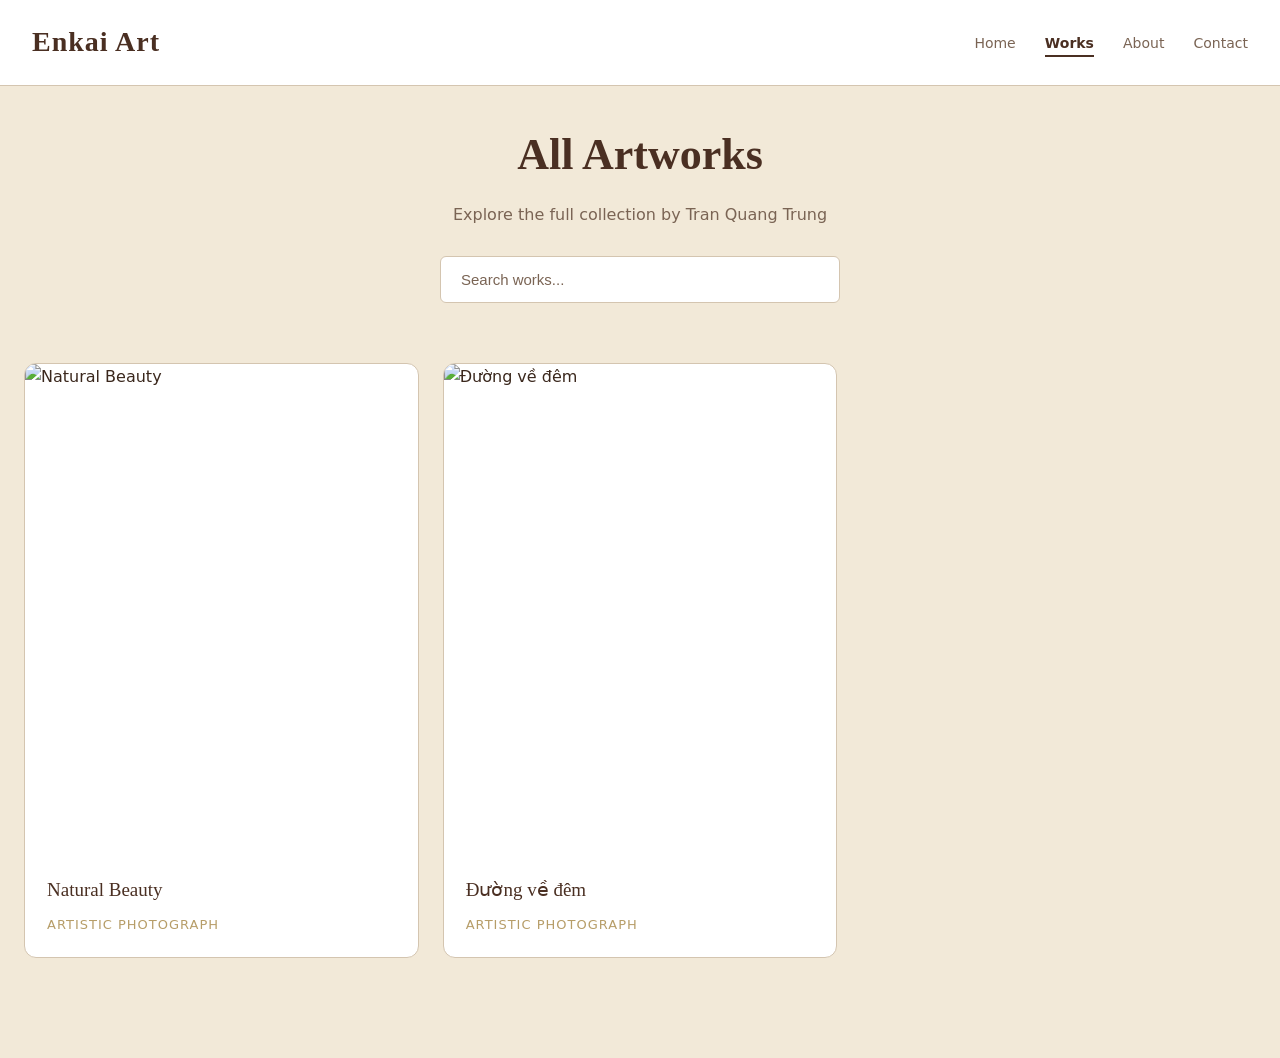
==== commit 1337b421: "Update gallery page title and content" ====
--- a/gallery.html
+++ b/gallery.html
@@ -3,16 +3,17 @@
 <head>
     <meta charset="UTF-8">
     <meta name="viewport" content="width=device-width, initial-scale=1.0">
-    <title>Gallery — Enkai Art Agency</title>
+    <title>Works — Enkai Art Agency</title>
     <link rel="icon" type="image/png" href="logo.png">
     <link rel="stylesheet" href="style.css">
 </head>
 <body>
     <header class="site-header">
         <a href="index.html" class="logo-link">
-            <img src="logo.png" alt="Enkai Art Agency Logo" class="logo-img">
+            <span class="logo-text">Enkai Art</span>
         </a>
         <nav class="main-nav">
+            <a href="index.html">Home</a>
             <a href="gallery.html" class="active">Works</a>
             <a href="index.html#about">About</a>
             <a href="index.html#contact">Contact</a>
@@ -21,13 +22,15 @@
 
     <section class="gallery">
         <div class="section-head">
-            <h2>Collection</h2>
-            <p>Every artwork carries its own unique story</p>
+            <h2>All Artworks</h2>
+            <p>Explore the full collection by Tran Quang Trung</p>
             <div class="search-wrap">
-                <input type="text" class="search-box" placeholder="Search artworks...">
+                <input type="text" class="search-box" placeholder="Search works...">
             </div>
         </div>
-        <div class="art-grid" id="artGrid"></div>
+        <div class="art-grid" id="artGrid">
+            <p style="grid-column:1/-1;text-align:center;padding:3rem;color:var(--text-muted);">Loading artworks...</p>
+        </div>
     </section>
 
     <script src="script.js"></script>
--- a/style.css
+++ b/style.css
@@ -1,13 +1,15 @@
 :root {
-    --bg-dark: #120f0a;
-    --bg-hero: #1a1610;
-    --gold: #c8a962;
-    --gold-light: #e6cd8f;
-    --gold-dark: #9a7f44;
-    --text-white: #f8f5ec;
-    --text-gray: #999285;
-    --border-soft: #332d20;
-    --card-bg: #211d14;
+    --cream-light: #F8F2E6;
+    --cream: #F2E9D8;
+    --cream-dark: #E5D9C3;
+    --brown-deep: #4A2F22;
+    --brown-medium: #704C38;
+    --brown-light: #967259;
+    --gold-warm: #C8A962;
+    --gold-darker: #AA8C4E;
+    --text-dark: #3A271C;
+    --text-muted: #7A6454;
+    --border-soft: #D4C5B0;
     --serif: Georgia, 'Times New Roman', Times, serif;
     --sans: 'Segoe UI', system-ui, -apple-system, sans-serif;
 }
@@ -15,43 +17,48 @@
 * {margin:0;padding:0;box-sizing:border-box;}
 html {scroll-behavior:smooth;}
 body {
-    font-family:var(--sans);color:var(--text-white);
-    background:var(--bg-dark);line-height:1.6;min-height:100vh;
+    font-family:var(--sans);
+    color:var(--text-dark);
+    background:var(--cream);
+    line-height:1.6;
+    min-height:100vh;
 }
 a {text-decoration:none;color:inherit;}
 
-/* === HEADER === */
+/* === HEADER: NỀN TRẮNG === */
 .site-header {
     position:fixed;top:0;left:0;width:100%;
     padding:20px 32px;display:flex;justify-content:space-between;align-items:center;
-    background:rgba(18,15,10,0.85);backdrop-filter:blur(12px);z-index:999;
+    background:#ffffff;
+    backdrop-filter:blur(12px);
+    z-index:999;
     border-bottom:1px solid var(--border-soft);
 }
 
-/* === LOGO ẢNH — ĐÃ LÀM NÉT ĐẬM & RÕ RÀNG === */
+/* === LOGO CHỮ Enkai Art === */
 .logo-link {
     display:flex;align-items:center;text-decoration:none;
 }
-.logo-img {
-    height: 58px;
-    width: auto;
-    object-fit: contain;
-    image-rendering: -webkit-optimize-contrast;
-    image-rendering: crisp-edges;
-    filter: contrast(1.3) saturate(1.4) brightness(1.05) drop-shadow(0 0 8px rgba(200, 169, 98, 0.4));
+.logo-text {
+    font-family:var(--serif);
+    font-size:28px;
+    font-weight:600;
+    color:var(--brown-deep);
+    letter-spacing:1px;
 }
 
 .main-nav a {
-    color:var(--text-gray);font-size:14px;margin-left:24px;
+    color:var(--text-muted);font-size:14px;margin-left:24px;
     padding:6px 0;transition:color .25s ease;position:relative;
 }
-.main-nav a:hover,.main-nav a.active {color:var(--gold);}
+.main-nav a:hover,.main-nav a.active {color:var(--brown-deep);font-weight:600;}
 .main-nav a.active::after {
-    content:'';position:absolute;bottom:0;left:0;width:100%;height:2px;background:var(--gold);
-}
-
-/* === HERO === */
-.home-page {background:linear-gradient(135deg,var(--bg-dark),var(--bg-hero));}
+    content:'';position:absolute;bottom:0;left:0;width:100%;height:2px;background:var(--brown-deep);
+}
+
+.home-page {
+    background:linear-gradient(180deg, var(--cream-light), var(--cream-dark));
+}
 .hero {
     min-height:100vh;display:flex;align-items:center;justify-content:center;
     text-align:center;padding:100px 24px 60px;
@@ -59,35 +66,33 @@
 .hero-inner {max-width:720px;}
 .hero-subtitle {
     font-size:13px;letter-spacing:3px;text-transform:uppercase;
-    color:var(--gold);margin-bottom:16px;opacity:0.8;
+    color:var(--brown-medium);margin-bottom:16px;opacity:0.9;
 }
 .hero-title {
     font-family:var(--serif);font-size:clamp(42px,10vw,72px);
-    color:var(--gold-light);line-height:1.2;margin-bottom:16px;
+    color:var(--brown-deep);line-height:1.2;margin-bottom:16px;
 }
 .hero-desc {
-    font-size:16px;color:var(--text-gray);margin-bottom:40px;
+    font-size:16px;color:var(--text-muted);margin-bottom:40px;
     max-width:540px;margin-left:auto;margin-right:auto;
 }
 .hero-btn {
     display:inline-block;padding:14px 36px;
-    background:linear-gradient(135deg,var(--gold),var(--gold-dark));
-    color:var(--bg-dark);border-radius:6px;font-weight:600;
+    background:linear-gradient(135deg,var(--brown-deep),var(--brown-medium));
+    color:var(--cream-light);border-radius:6px;font-weight:600;
     font-size:15px;letter-spacing:1px;text-transform:uppercase;
     transition:transform .25s,box-shadow .25s;
 }
-.hero-btn:hover {transform:translateY(-2px);box-shadow:0 8px 24px rgba(200,169,98,0.25);}
-
-/* === CONTAINER === */
+.hero-btn:hover {transform:translateY(-2px);box-shadow:0 8px 24px rgba(74,47,34,0.25);}
+
 .container {max-width:1200px;margin:0 auto;padding:0 24px;}
 
-/* === FEATURED WORKS === */
 .featured-works {
     padding:100px 0 80px;
-    background:linear-gradient(180deg,transparent,rgba(33,29,20,0.3));
+    background:linear-gradient(180deg,transparent,var(--cream-dark));
 }
 .featured-wrap {
-    background:rgba(33,29,20,0.4);border:1px solid var(--border-soft);
+    background:rgba(255,255,255,0.35);border:1px solid var(--border-soft);
     border-radius:16px;padding:36px 24px;
 }
 .section-heading {
@@ -96,22 +101,21 @@
 }
 .section-heading h2 {
     font-family:var(--serif);font-size:clamp(28px,5vw,42px);
-    color:var(--gold-light);margin-bottom:10px;
-}
-.section-heading p {color:var(--text-gray);font-size:16px;}
+    color:var(--brown-deep);margin-bottom:10px;
+}
+.section-heading p {color:var(--text-muted);font-size:16px;}
 .featured-grid {display:grid;grid-template-columns:repeat(3,1fr);gap:28px;}
 @media (max-width:900px) {.featured-grid {grid-template-columns:repeat(2,1fr);}}
 @media (max-width:600px) {.featured-grid {grid-template-columns:1fr;}}
 
-/* === ART CARD === */
 .art-card {
-    background:var(--card-bg);border-radius:12px;overflow:hidden;
+    background:#fff;border-radius:12px;overflow:hidden;
     border:1px solid var(--border-soft);transition:transform .4s ease,box-shadow .4s ease,border-color .4s;
     cursor:pointer;
 }
 .art-card:hover {
-    transform:translateY(-8px);box-shadow:0 20px 50px rgba(0,0,0,0.45);
-    border-color:var(--gold-dark);
+    transform:translateY(-8px);box-shadow:0 20px 50px rgba(74,47,34,0.18);
+    border-color:var(--brown-medium);
 }
 .art-media {
     width:100%;aspect-ratio:4/5;overflow:hidden;
@@ -122,46 +126,44 @@
 .art-card:hover img,.art-card:hover video {transform:scale(1.05);}
 .art-info {padding:20px 22px;}
 .art-info h3 {
-    font-family:var(--serif);font-size:19px;color:var(--gold-light);
+    font-family:var(--serif);font-size:19px;color:var(--brown-deep);
     margin-bottom:6px;font-weight:500;
 }
 .art-tag {
-    font-size:13px;color:var(--gold);opacity:0.75;
+    font-size:13px;color:var(--gold-darker);opacity:0.85;
     text-transform:uppercase;letter-spacing:1px;
 }
 
 .view-all-wrap {text-align:center;margin-top:48px;}
 .view-all-btn {
-    display:inline-block;padding:12px 32px;border:1px solid var(--gold);
-    border-radius:6px;color:var(--gold);font-weight:500;
+    display:inline-block;padding:12px 32px;border:1px solid var(--brown-deep);
+    border-radius:6px;color:var(--brown-deep);font-weight:500;
     letter-spacing:1px;text-transform:uppercase;font-size:14px;transition:all .25s;
 }
-.view-all-btn:hover {background:var(--gold);color:var(--bg-dark);}
-
-/* === GALLERY PAGE === */
+.view-all-btn:hover {background:var(--brown-deep);color:var(--cream-light);}
+
 .gallery {padding:120px 24px 100px;max-width:1300px;margin:0 auto;}
 .section-head {text-align:center;margin-bottom:60px;}
 .section-head h2 {
     font-family:var(--serif);font-size:clamp(30px,5vw,44px);
-    color:var(--gold-light);margin-bottom:12px;
-}
-.section-head p {font-size:16px;color:var(--text-gray);margin-bottom:28px;}
+    color:var(--brown-deep);margin-bottom:12px;
+}
+.section-head p {font-size:16px;color:var(--text-muted);margin-bottom:28px;}
 .search-wrap {display:flex;justify-content:center;}
 .search-box {
     width:100%;max-width:400px;padding:14px 20px;font-size:15px;
     border:1px solid var(--border-soft);border-radius:6px;
-    background:rgba(33,29,20,0.6);color:var(--text-white);outline:none;
-}
-.search-box::placeholder {color:var(--text-gray);}
-.search-box:focus {border-color:var(--gold);}
+    background:#fff;color:var(--text-dark);outline:none;
+}
+.search-box::placeholder {color:var(--text-muted);}
+.search-box:focus {border-color:var(--brown-medium);box-shadow:0 0 0 2px rgba(112,76,56,0.1);}
 .art-grid {
     display:grid;grid-template-columns:repeat(auto-fill,minmax(320px,1fr));gap:36px 24px;
 }
 
-/* === WORK DETAIL === */
 .work-detail {max-width:900px;margin:120px auto 100px;padding:0 24px;}
 .work-single {
-    animation:fadeIn .3s ease;background:var(--card-bg);border:1px solid var(--border-soft);
+    animation:fadeIn .3s ease;background:#fff;border:1px solid var(--border-soft);
     border-radius:16px;padding:32px;
 }
 @keyframes fadeIn {
@@ -175,85 +177,82 @@
 .work-detail-img {width:100%;display:block;}
 .work-author {
     font-size:13px;text-transform:uppercase;letter-spacing:1.5px;
-    color:var(--text-gray);margin-bottom:10px;
+    color:var(--text-muted);margin-bottom:10px;
 }
 .work-single h1 {
     font-family:var(--serif);font-size:clamp(28px,5vw,48px);
-    color:var(--gold-light);line-height:1.2;margin-bottom:12px;
+    color:var(--brown-deep);line-height:1.2;margin-bottom:12px;
 }
 .work-date {
-    font-size:14px;color:var(--text-gray);padding-bottom:28px;
+    font-size:14px;color:var(--text-muted);padding-bottom:28px;
     border-bottom:1px solid var(--border-soft);margin-bottom:32px;display:block;
 }
 .work-body {
     font-family:var(--serif);font-size:18px;line-height:1.8;
-    color:var(--text-white);margin-bottom:36px;
+    color:var(--text-dark);margin-bottom:36px;
 }
 .inquire-btn {
     display:inline-flex;align-items:center;padding:12px 28px;
-    border:1px solid var(--gold);border-radius:6px;background:transparent;
-    color:var(--gold);font-size:14px;text-transform:uppercase;
+    border:1px solid var(--brown-deep);border-radius:6px;background:transparent;
+    color:var(--brown-deep);font-size:14px;text-transform:uppercase;
     letter-spacing:1.2px;text-decoration:none;transition:all .25s ease;margin-bottom:30px;
 }
 .inquire-btn::after {content:'→';margin-left:10px;}
-.inquire-btn:hover {background:var(--gold);color:var(--bg-dark);}
-
-/* === INFO SECTION === */
+.inquire-btn:hover {background:var(--brown-deep);color:var(--cream-light);}
+
 .info-section {padding:80px 0 100px;border-top:1px solid var(--border-soft);}
 .info-grid {display:grid;grid-template-columns:1fr 1fr;gap:36px;}
 @media (max-width:820px) {.info-grid {grid-template-columns:1fr;}}
 
 .owner-box {
-    background:var(--card-bg);border:1px solid var(--border-soft);
+    background:#fff;border:1px solid var(--border-soft);
     border-radius:16px;padding:32px 28px;transition:border-color .3s ease;
 }
-.owner-box:hover {border-color:var(--gold-dark);}
+.owner-box:hover {border-color:var(--brown-medium);}
 .owner-box h3 {
-    font-family:var(--serif);font-size:26px;color:var(--gold-light);
+    font-family:var(--serif);font-size:26px;color:var(--brown-deep);
     margin-bottom:20px;padding-bottom:12px;border-bottom:1px solid var(--border-soft);
 }
-.owner-name {font-size:22px;font-weight:600;color:var(--text-white);margin-bottom:6px;}
-.owner-role {color:var(--text-gray);font-size:15px;margin-bottom:24px;}
+.owner-name {font-size:22px;font-weight:600;color:var(--text-dark);margin-bottom:6px;}
+.owner-role {color:var(--text-muted);font-size:15px;margin-bottom:24px;}
 .copyright-box {
-    background:rgba(0,0,0,0.25);border:1px solid var(--border-soft);
+    background:var(--cream-dark);border:1px solid var(--border-soft);
     border-radius:10px;padding:22px;
 }
-.copyright-box h4 {color:var(--gold);font-size:17px;margin-bottom:14px;}
-.copyright-box p {color:var(--text-gray);font-size:15px;line-height:1.7;margin-bottom:8px;}
+.copyright-box h4 {color:var(--brown-medium);font-size:17px;margin-bottom:14px;}
+.copyright-box p {color:var(--text-muted);font-size:15px;line-height:1.7;margin-bottom:8px;}
 .copyright-text {
     margin-top:12px;padding-top:12px;border-top:1px dashed var(--border-soft);
-    color:var(--gold)!important;font-size:14px;
+    color:var(--brown-deep)!important;font-size:14px;
 }
 
 .idea-box {
-    background:var(--card-bg);border:1px solid var(--border-soft);
+    background:#fff;border:1px solid var(--border-soft);
     border-radius:16px;padding:32px 28px;transition:border-color .3s ease;
 }
-.idea-box:hover {border-color:var(--gold-dark);}
+.idea-box:hover {border-color:var(--brown-medium);}
 .idea-box h3 {
-    font-family:var(--serif);font-size:26px;color:var(--gold-light);
+    font-family:var(--serif);font-size:26px;color:var(--brown-deep);
     margin-bottom:20px;padding-bottom:12px;border-bottom:1px solid var(--border-soft);
 }
-.idea-box p {color:var(--text-gray);font-size:16px;line-height:1.8;margin-bottom:14px;}
-.idea-box strong {color:var(--gold-light);}
-
-/* === FOOTER === */
+.idea-box p {color:var(--text-muted);font-size:16px;line-height:1.8;margin-bottom:14px;}
+.idea-box strong {color:var(--brown-deep);}
+
 .site-footer {
-    background:#0f0c08;border-top:1px solid var(--border-soft);
-    padding:40px 0;text-align:center;color:var(--text-gray);font-size:14px;
+    background:var(--cream-dark);border-top:1px solid var(--border-soft);
+    padding:40px 0;text-align:center;color:var(--text-muted);font-size:14px;
 }
 .footer-logo {
-    font-family:var(--serif);font-size:22px;color:var(--gold);margin-bottom:10px;
-}
-.site-footer a {color:var(--gold);text-decoration:none;}
+    font-family:var(--serif);font-size:22px;color:var(--brown-deep);margin-bottom:10px;
+}
+.site-footer a {color:var(--brown-medium);text-decoration:none;}
 .site-footer a:hover {text-decoration:underline;}
 .footer-note {margin-top:8px;font-size:13px;}
 
-/* === RESPONSIVE === */
 @media (max-width:768px) {
     .site-header {padding:16px 20px;}
+    .logo-text {font-size:22px;}
     .main-nav a {margin-left:16px;font-size:13px;}
-    .logo-img {height:46px;}
     .art-grid {grid-template-columns:1fr;gap:28px;}
     .work-single {padding:20px;}
-        }
+}
